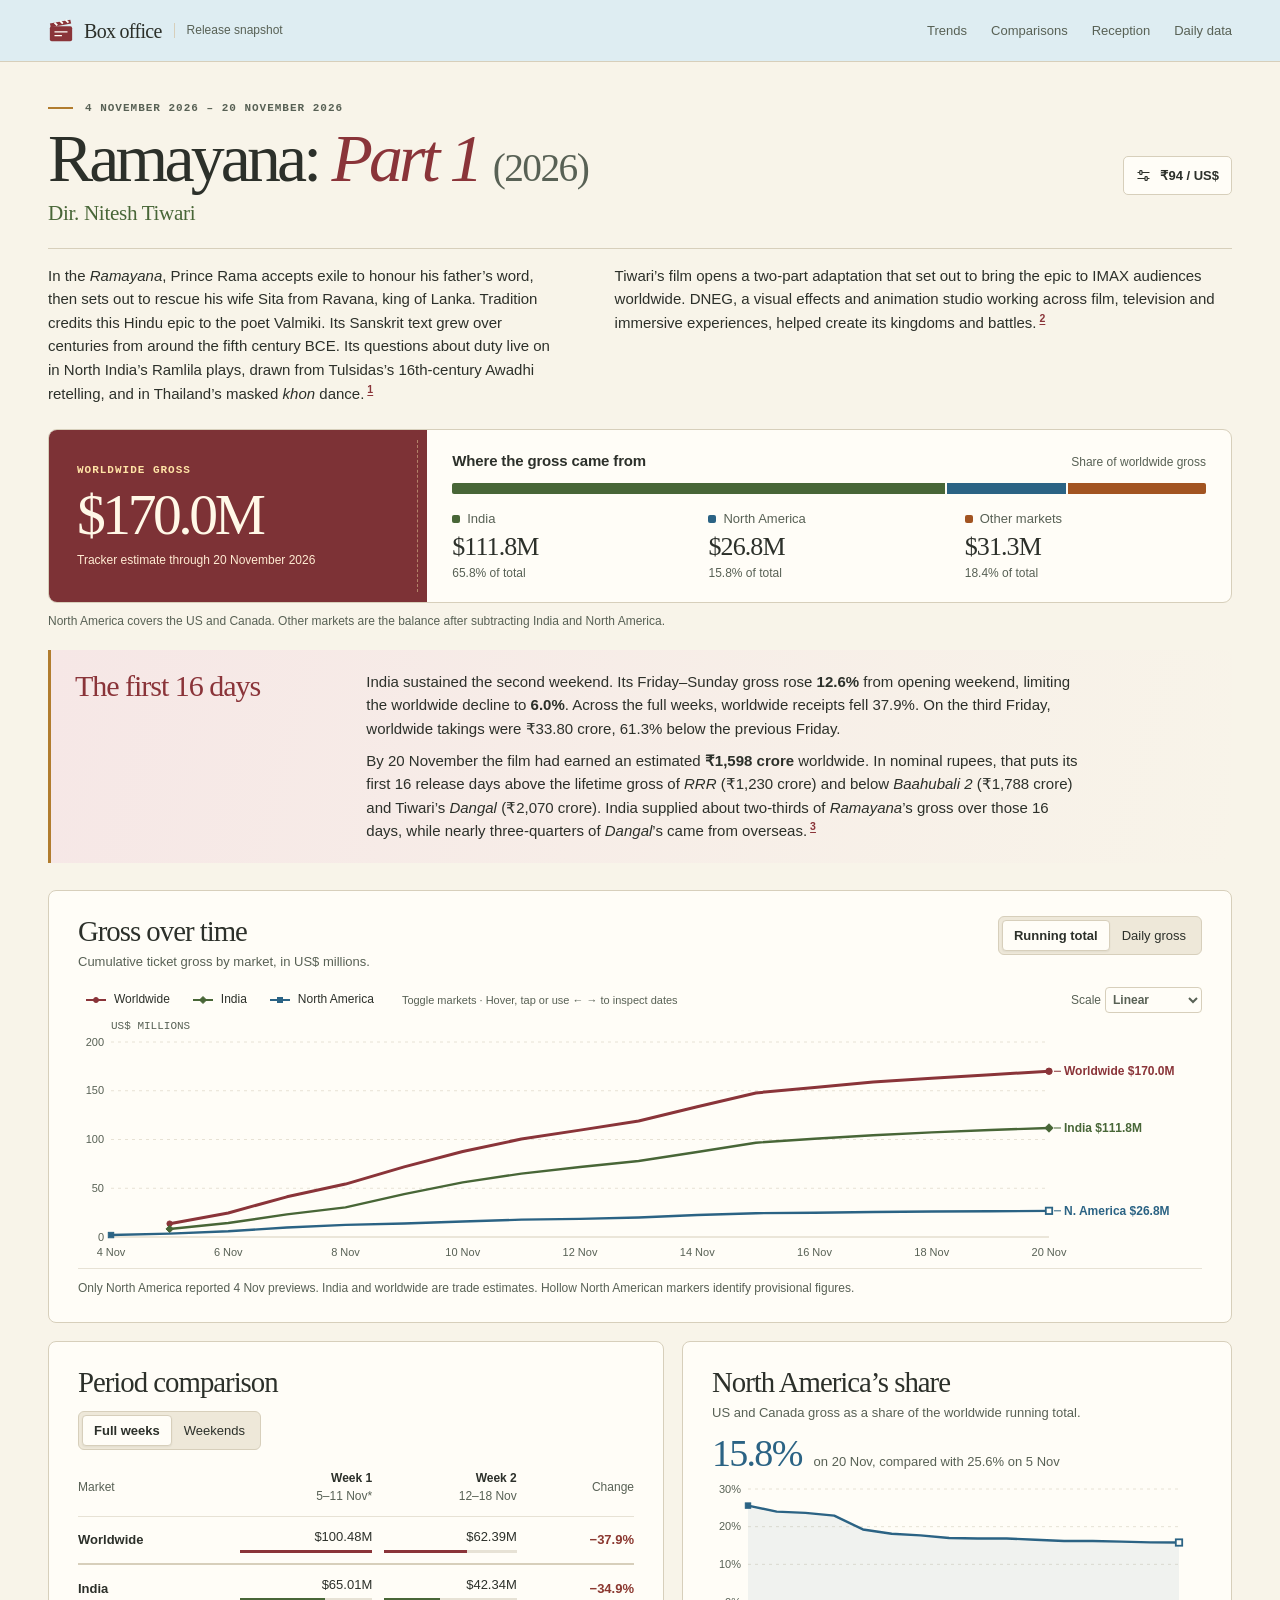
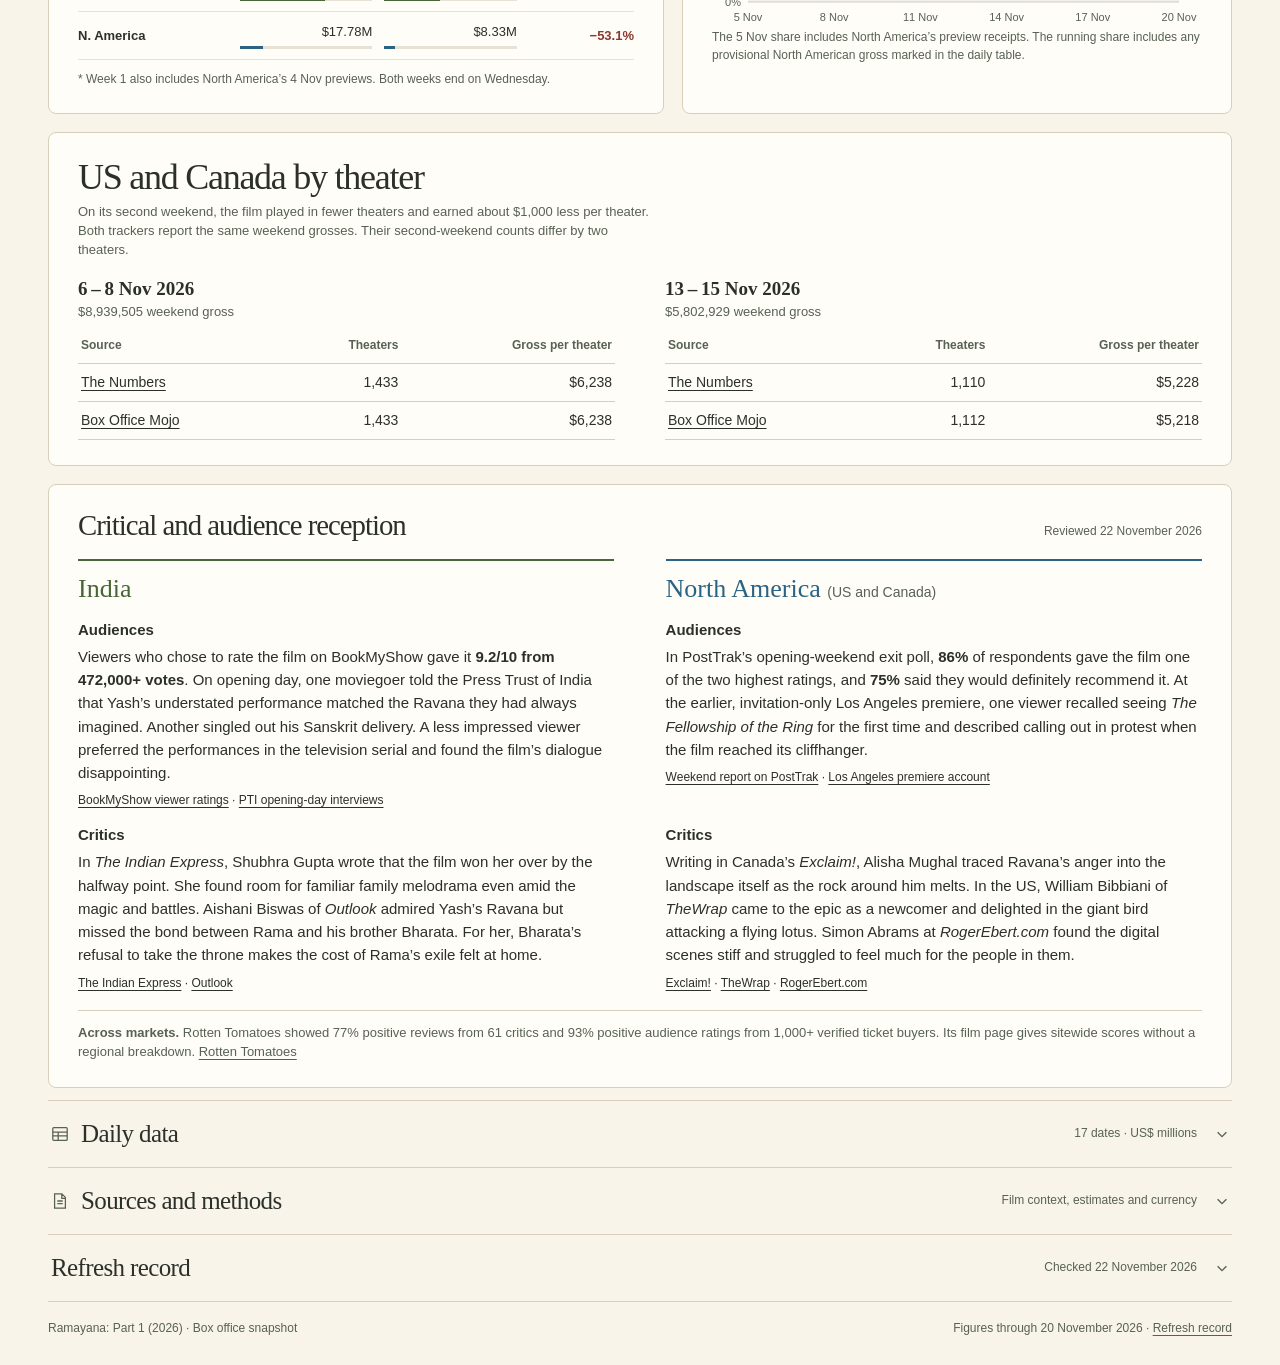
==== index.html @ d7bc1efe "Publish Ramayana box-office snapshot and source ledger" ====
<!doctype html>
<html lang="en">
<head>
  <meta charset="utf-8">
  <meta name="viewport" content="width=device-width, initial-scale=1">
  <meta name="description" content="Explore the box-office run of Ramayana: Part 1 (2026) in India, North America and worldwide, alongside regional audience and critical reception.">
  <title>Ramayana: Part 1 (2026) — Box-office dashboard</title>
  <meta http-equiv="refresh" content="0; url=ramayana-box-office-snapshot-v2.html">
</head>
<body>
  <p><a href="ramayana-box-office-snapshot-v2.html">Open the Ramayana box-office dashboard</a></p>
</body>
</html>
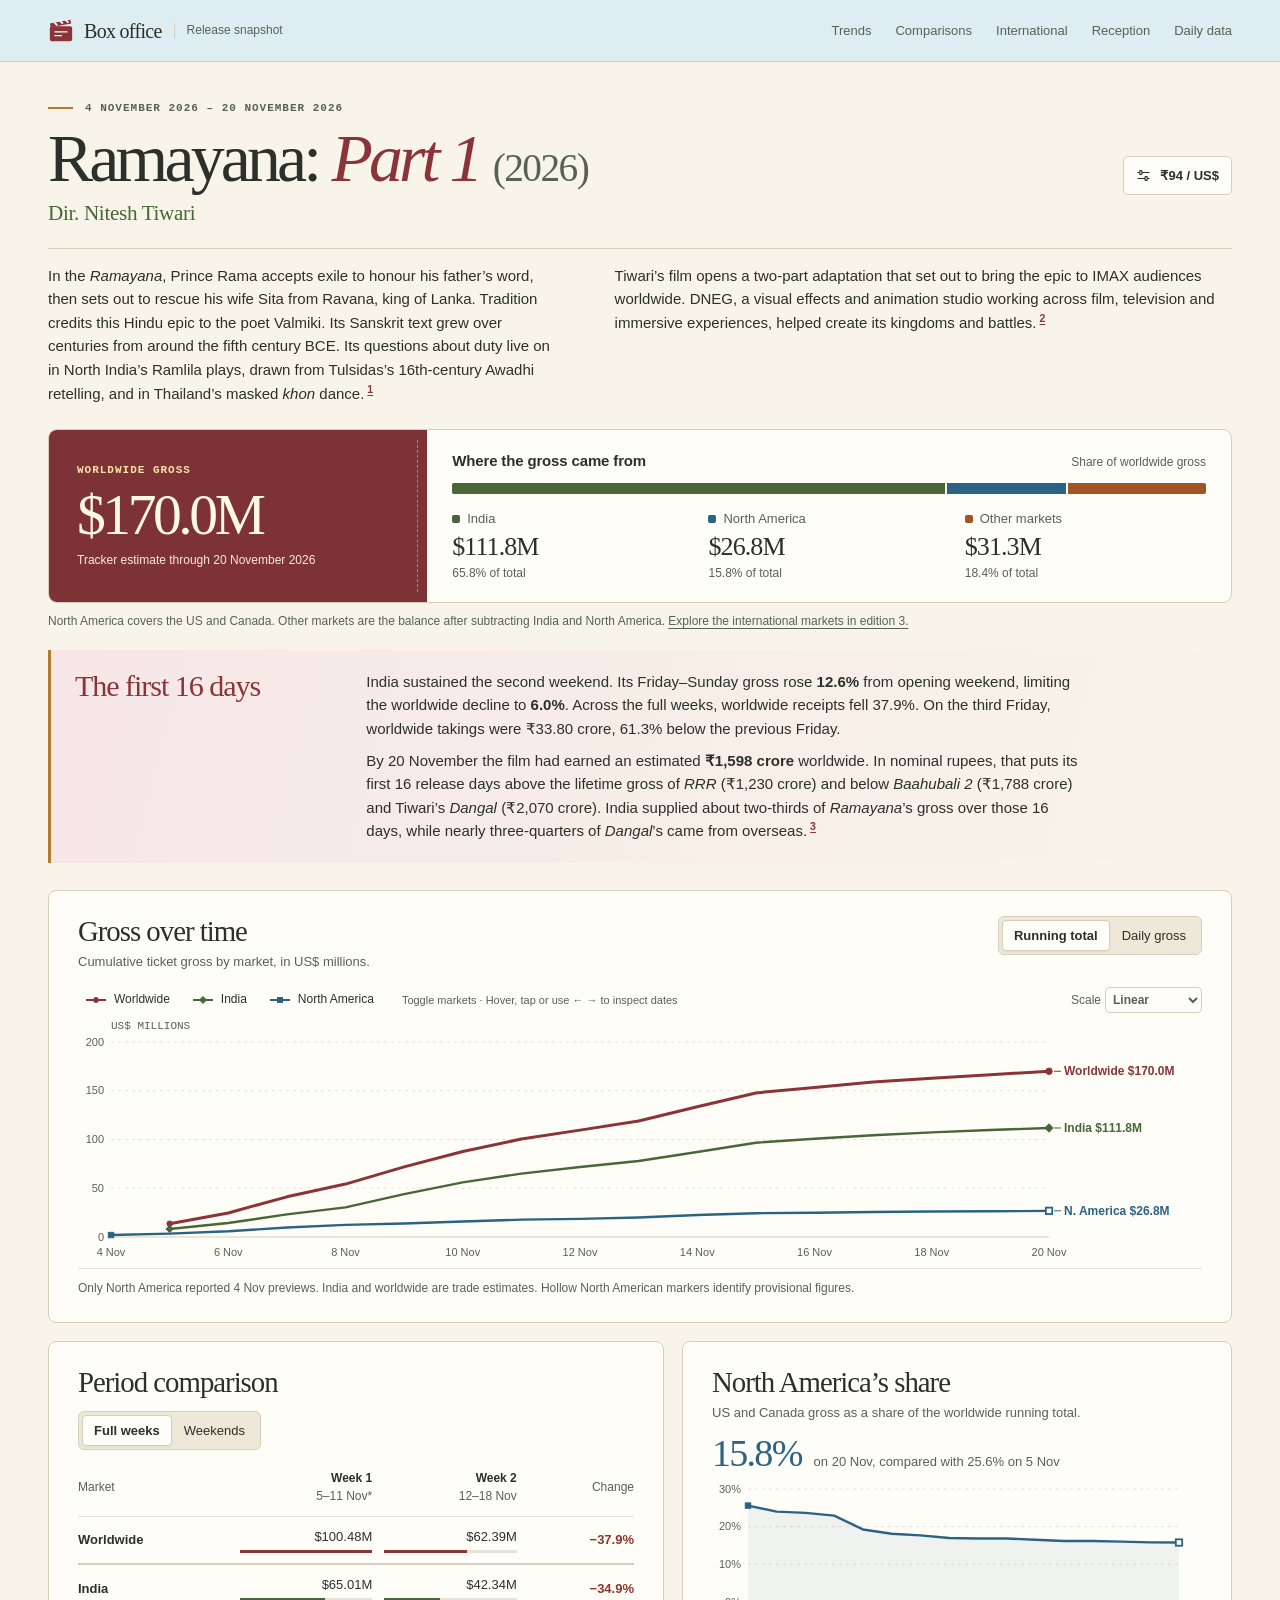
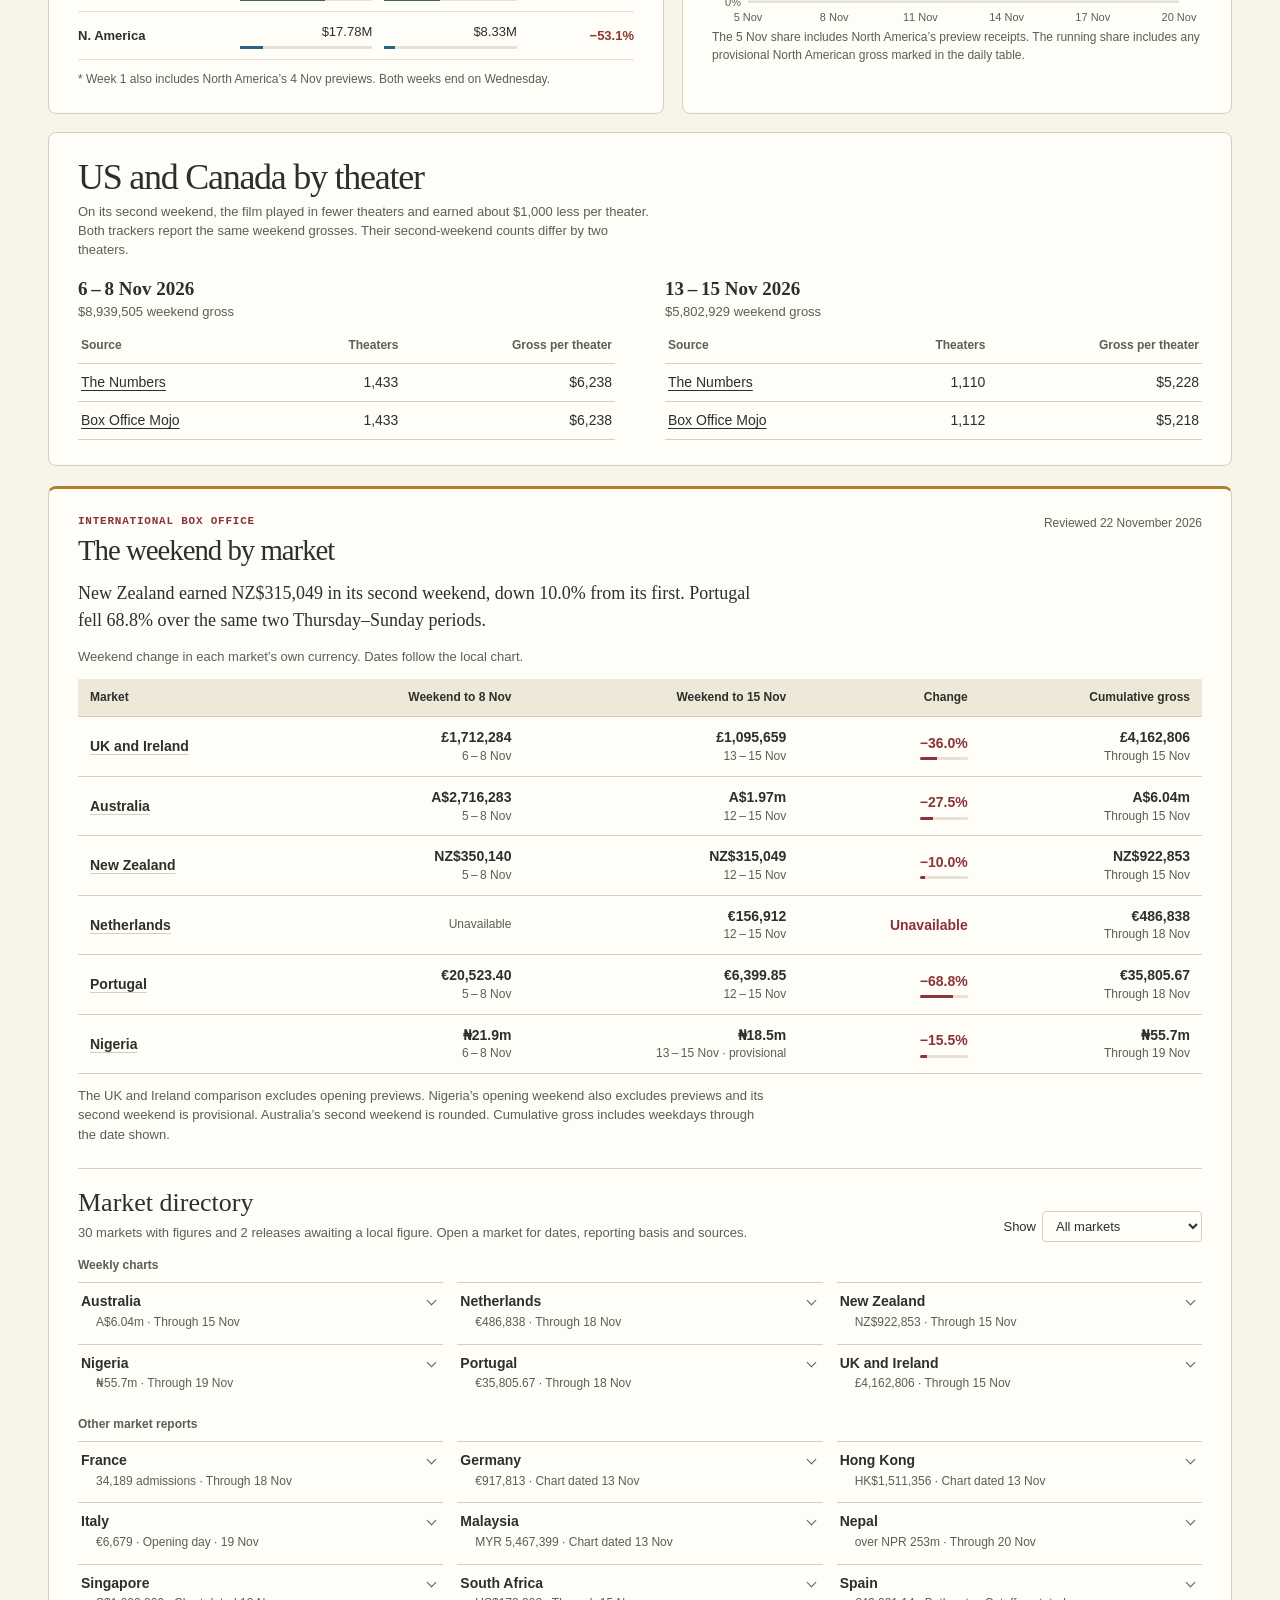
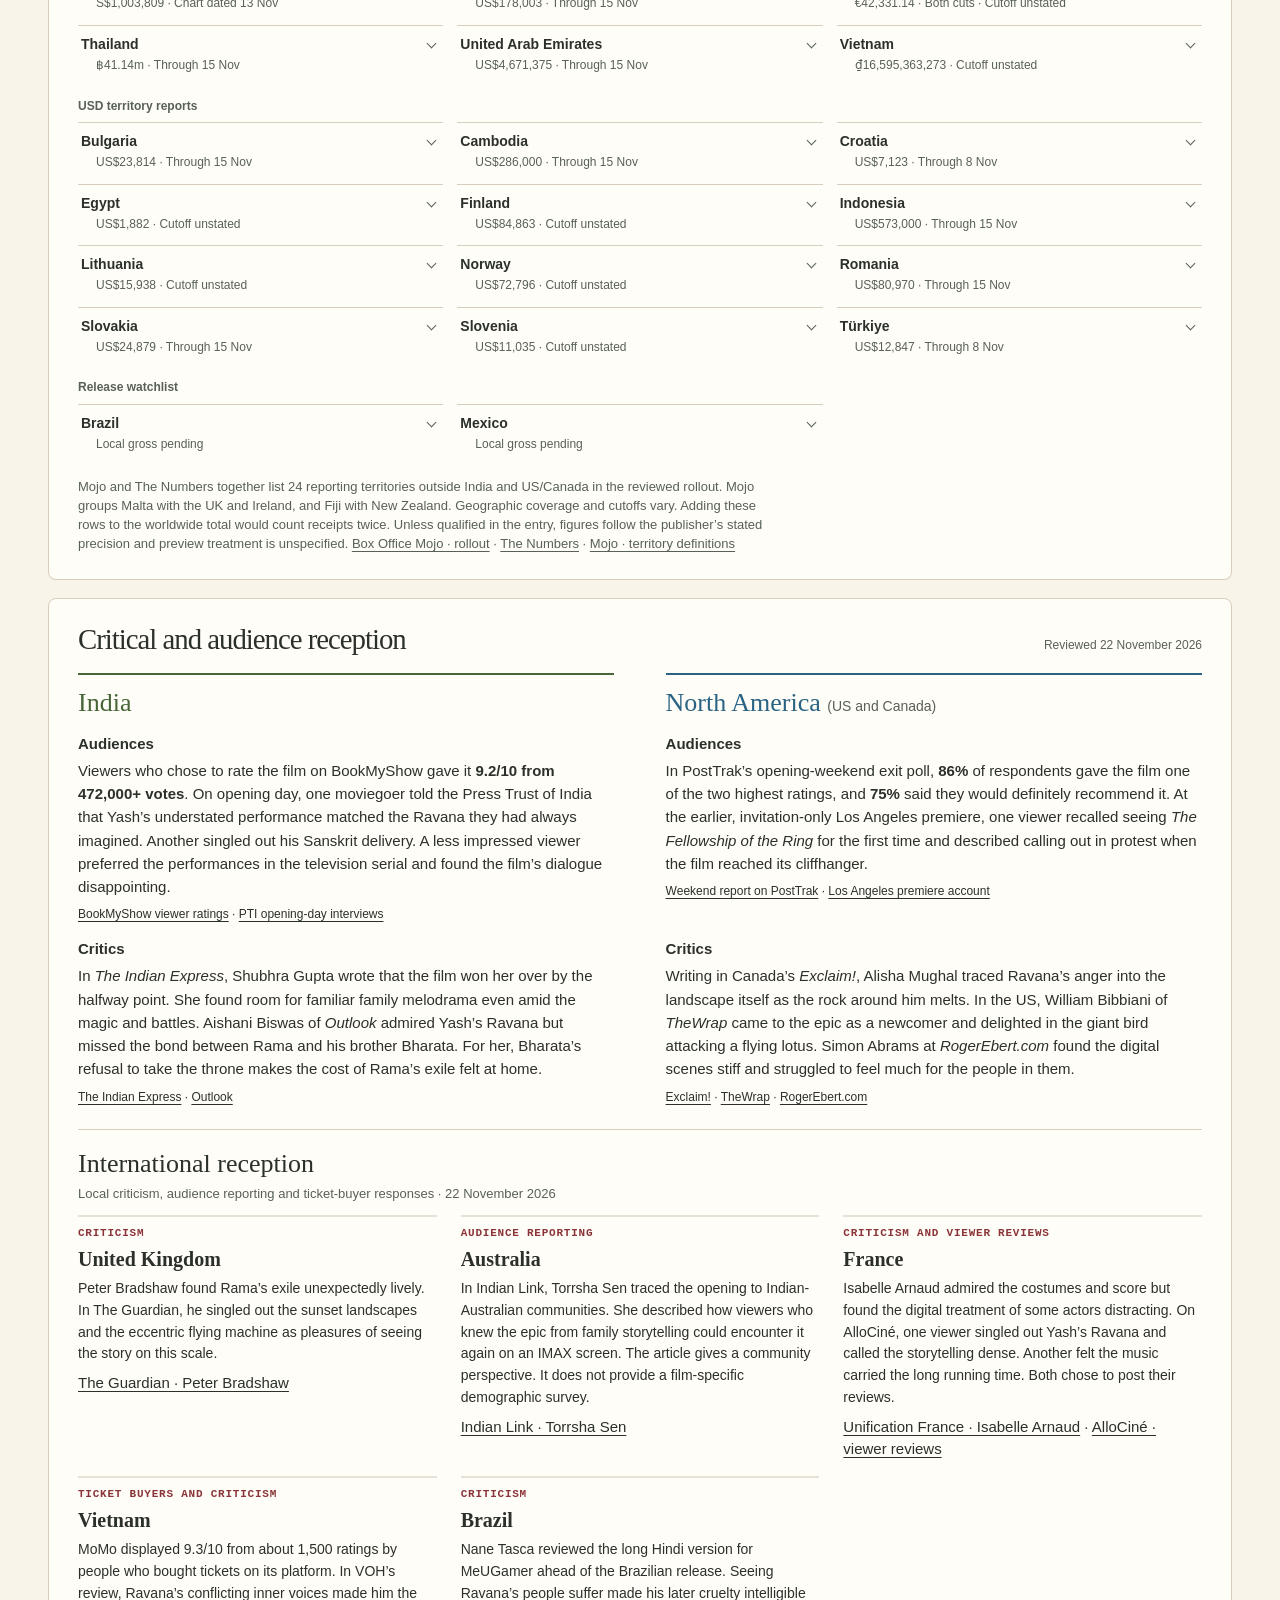
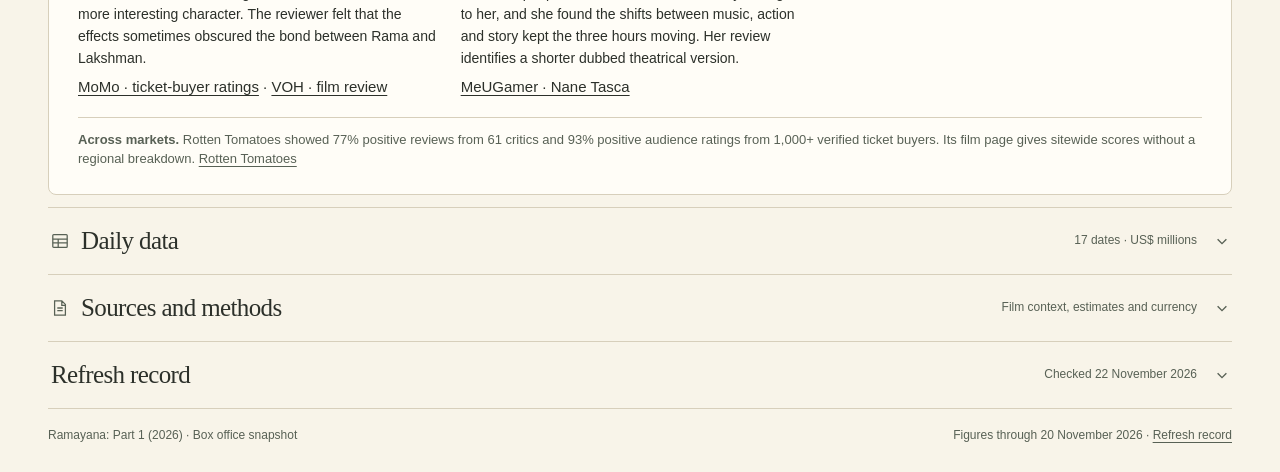
==== commit 97bdd116: "Expand Ramayana dashboard with international markets and reception" ====
--- a/index.html
+++ b/index.html
@@ -3,9 +3,10 @@
 <head>
   <meta charset="utf-8">
   <meta name="viewport" content="width=device-width, initial-scale=1">
-  <meta name="description" content="Explore the box-office run of Ramayana: Part 1 (2026) in India, North America and worldwide, alongside regional audience and critical reception.">
+  <meta name="description" content="Explore the box-office run of Ramayana: Part 1 (2026) in India, US/Canada and international markets, alongside local audience reactions and criticism.">
   <title>Ramayana: Part 1 (2026) — Box-office dashboard</title>
-  <meta http-equiv="refresh" content="0; url=ramayana-box-office-snapshot-v2.html">
+  <script>location.replace("ramayana-box-office-snapshot-v2.html" + location.search + location.hash);</script>
+  <noscript><meta http-equiv="refresh" content="0; url=ramayana-box-office-snapshot-v2.html"></noscript>
 </head>
 <body>
   <p><a href="ramayana-box-office-snapshot-v2.html">Open the Ramayana box-office dashboard</a></p>
